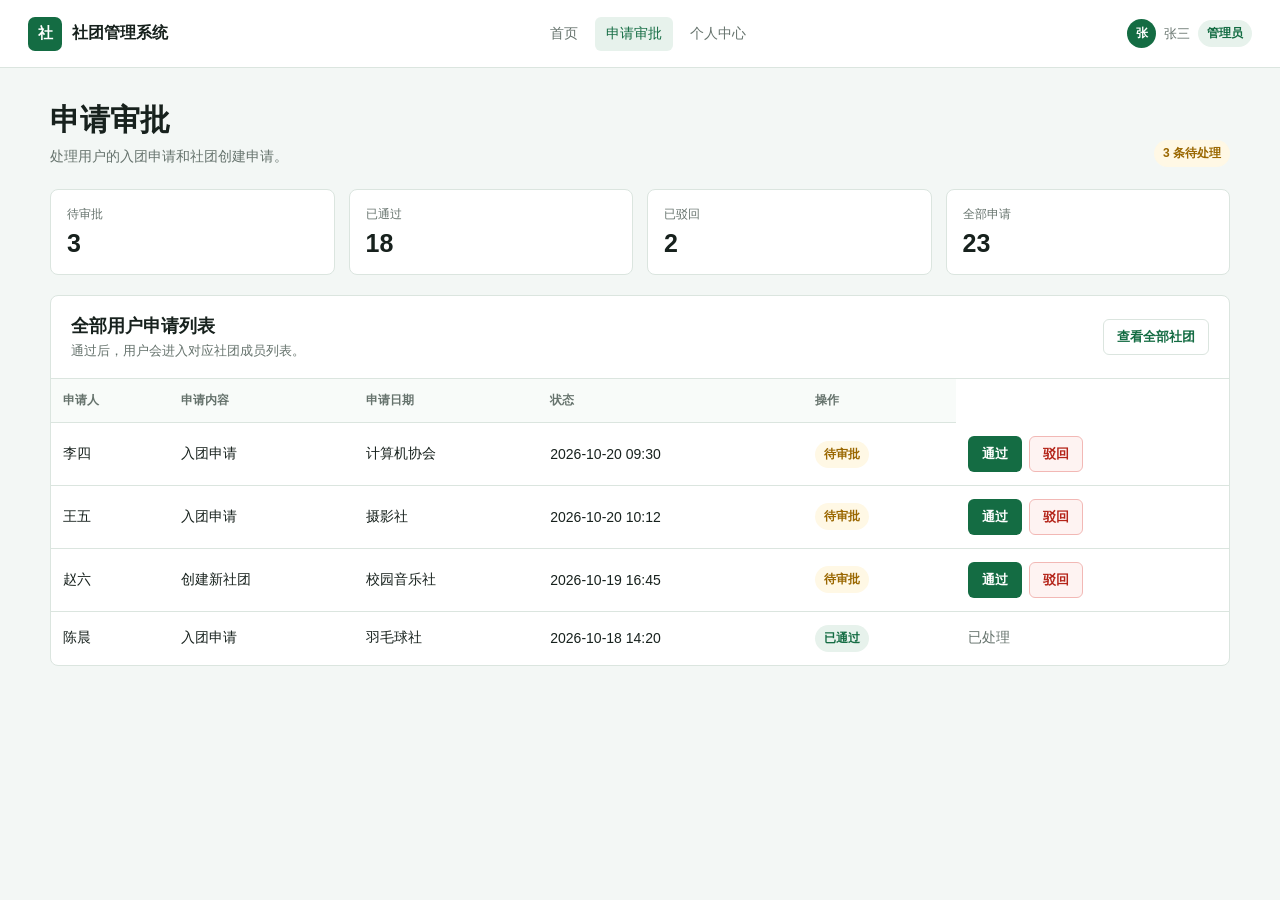
==== src/main/webapp/prototype/applications.html @ cb209794 "feat:增加了前端的架构" ====
<!doctype html>
<html lang="zh-CN">
<head>
  <meta charset="UTF-8">
  <meta name="viewport" content="width=device-width, initial-scale=1.0">
  <title>申请审批 - 社团管理系统</title>
  <link rel="stylesheet" href="css/style.css">
</head>
<body>
  <header class="topbar">
    <a class="brand" href="home.html">
      <span class="brand-mark" aria-hidden="true">社</span>
      <span>社团管理系统</span>
    </a>
    <nav class="nav">
      <a class="nav-link" href="home.html">首页</a>
      <a class="nav-link active" href="applications.html">申请审批</a>
      <a class="nav-link" href="personal-admin.html">个人中心</a>
    </nav>
    <div class="user-menu">
      <span class="avatar">张</span>
      <span>张三</span>
      <span class="role-pill">管理员</span>
    </div>
  </header>

  <main class="page">
    <div class="page-heading">
      <div>
        <h1>申请审批</h1>
        <p>处理用户的入团申请和社团创建申请。</p>
      </div>
      <span class="tag amber">3 条待处理</span>
    </div>

    <section class="stats" aria-label="申请统计">
      <div class="stat"><span>待审批</span><strong>3</strong></div>
      <div class="stat"><span>已通过</span><strong>18</strong></div>
      <div class="stat"><span>已驳回</span><strong>2</strong></div>
      <div class="stat"><span>全部申请</span><strong>23</strong></div>
    </section>

    <section class="panel">
      <div class="panel-head">
        <div>
          <h2>全部用户申请列表</h2>
          <p>通过后，用户会进入对应社团成员列表。</p>
        </div>
        <a class="button button-secondary" href="home.html">查看全部社团</a>
      </div>
      <div class="table-wrap">
        <table class="data-table">
          <thead>
            <tr>
              <th>申请人</th>

              <th>申请内容</th>
              <th>申请日期</th>
              <th>状态</th>
              <th>操作</th>
            </tr>
          </thead>
          <tbody>
            <tr>
              <td>李四</td>
              <td>入团申请</td>
              <td>计算机协会</td>
              <td>2026-10-20 09:30</td>
              <td><span class="status pending">待审批</span></td>
              <td>
                <div class="actions">
                  <button class="button button-primary" type="button">通过</button>
                  <button class="button button-danger" type="button">驳回</button>
                </div>
              </td>
            </tr>
            <tr>
              <td>王五</td>
              <td>入团申请</td>
              <td>摄影社</td>
              <td>2026-10-20 10:12</td>
              <td><span class="status pending">待审批</span></td>
              <td>
                <div class="actions">
                  <button class="button button-primary" type="button">通过</button>
                  <button class="button button-danger" type="button">驳回</button>
                </div>
              </td>
            </tr>
            <tr>
              <td>赵六</td>
              <td>创建新社团</td>
              <td>校园音乐社</td>
              <td>2026-10-19 16:45</td>
              <td><span class="status pending">待审批</span></td>
              <td>
                <div class="actions">
                  <button class="button button-primary" type="button">通过</button>
                  <button class="button button-danger" type="button">驳回</button>
                </div>
              </td>
            </tr>
            <tr>
              <td>陈晨</td>
              <td>入团申请</td>
              <td>羽毛球社</td>
              <td>2026-10-18 14:20</td>
              <td><span class="status approved">已通过</span></td>
              <td><span class="muted">已处理</span></td>
            </tr>
          </tbody>
        </table>
      </div>
    </section>
  </main>
</body>
</html>
---- src/main/webapp/prototype/css/style.css ----
:root {
  --bg: #f3f7f5;
  --surface: #ffffff;
  --surface-soft: #f8fbf9;
  --ink: #17211d;
  --muted: #66736d;
  --line: #dbe5df;
  --green: #146c43;
  --green-dark: #0f5132;
  --green-soft: #e7f2ec;
  --amber: #9a6700;
  --amber-soft: #fff8e5;
  --blue: #2563eb;
  --blue-soft: #eff6ff;
  --danger: #b42318;
  --danger-soft: #fef3f2;
  --shadow: 0 16px 40px rgba(24, 52, 40, 0.08);
  --radius: 8px;
}

* {
  box-sizing: border-box;
}

html,
body {
  min-height: 100%;
}

body {
  margin: 0;
  color: var(--ink);
  background: var(--bg);
  font-family: "Segoe UI", "Microsoft YaHei", "PingFang SC", sans-serif;
  letter-spacing: 0;
}

a {
  color: inherit;
}

button,
input {
  font: inherit;
}

.topbar {
  position: sticky;
  top: 0;
  z-index: 20;
  display: flex;
  align-items: center;
  justify-content: space-between;
  gap: 20px;
  min-height: 68px;
  padding: 0 28px;
  border-bottom: 1px solid var(--line);
  background: rgba(255, 255, 255, 0.96);
  backdrop-filter: blur(14px);
}

.brand {
  display: inline-flex;
  align-items: center;
  gap: 10px;
  color: var(--ink);
  font-weight: 700;
  text-decoration: none;
  white-space: nowrap;
}

.brand-mark {
  width: 34px;
  height: 34px;
  display: grid;
  place-items: center;
  border-radius: 7px;
  color: #fff;
  background: var(--green);
  font-size: 15px;
}

.nav {
  display: flex;
  align-items: center;
  gap: 6px;
  flex-wrap: wrap;
}

.nav-link {
  padding: 8px 11px;
  border-radius: 6px;
  color: var(--muted);
  text-decoration: none;
  font-size: 14px;
}

.nav-link:hover,
.nav-link.active {
  color: var(--green);
  background: var(--green-soft);
}

.user-menu {
  display: flex;
  align-items: center;
  gap: 8px;
  color: var(--muted);
  font-size: 13px;
  white-space: nowrap;
}

.avatar {
  width: 29px;
  height: 29px;
  display: grid;
  place-items: center;
  border-radius: 50%;
  color: #fff;
  background: var(--green);
  font-size: 12px;
  font-weight: 700;
}

.role-pill,
.tag,
.status {
  display: inline-flex;
  align-items: center;
  gap: 5px;
  padding: 5px 9px;
  border-radius: 999px;
  font-size: 12px;
  font-weight: 650;
  white-space: nowrap;
}

.role-pill {
  color: var(--green);
  background: var(--green-soft);
}

.tag {
  color: var(--green);
  background: var(--green-soft);
}

.tag.blue {
  color: var(--blue);
  background: var(--blue-soft);
}

.tag.amber {
  color: var(--amber);
  background: var(--amber-soft);
}

.status.pending {
  color: var(--amber);
  background: var(--amber-soft);
}

.status.approved {
  color: var(--green);
  background: var(--green-soft);
}

.status.rejected {
  color: var(--danger);
  background: var(--danger-soft);
}

.page {
  width: min(1180px, calc(100% - 40px));
  margin: 0 auto;
  padding: 34px 0 56px;
}

.page-heading {
  display: flex;
  align-items: flex-end;
  justify-content: space-between;
  gap: 20px;
  margin-bottom: 22px;
}

.page-heading h1 {
  margin: 0;
  font-size: 30px;
  line-height: 1.2;
}

.page-heading p {
  margin: 7px 0 0;
  color: var(--muted);
  font-size: 14px;
  line-height: 1.6;
}

.button {
  display: inline-flex;
  align-items: center;
  justify-content: center;
  gap: 7px;
  min-height: 36px;
  padding: 0 13px;
  border: 1px solid transparent;
  border-radius: 6px;
  text-decoration: none;
  font-size: 13px;
  font-weight: 650;
  cursor: pointer;
  transition: background 150ms ease, border-color 150ms ease, color 150ms ease;
}

.button svg {
  width: 16px;
  height: 16px;
}

.button-primary {
  color: #fff;
  background: var(--green);
}

.button-primary:hover {
  background: var(--green-dark);
}

.button-secondary {
  color: var(--green);
  border-color: var(--line);
  background: var(--surface);
}

.button-secondary:hover {
  background: var(--green-soft);
}

.button-danger {
  color: var(--danger);
  border-color: #f2b8b5;
  background: var(--danger-soft);
}

.button-danger:hover {
  border-color: var(--danger);
}

.button-ghost {
  color: var(--muted);
  background: transparent;
}

.button-ghost:hover {
  color: var(--green);
  background: var(--green-soft);
}

.panel {
  border: 1px solid var(--line);
  border-radius: var(--radius);
  background: var(--surface);
}

.panel-head {
  display: flex;
  align-items: center;
  justify-content: space-between;
  gap: 14px;
  padding: 18px 20px;
  border-bottom: 1px solid var(--line);
}

.panel-head h2 {
  margin: 0;
  font-size: 18px;
}

.panel-head p {
  margin: 4px 0 0;
  color: var(--muted);
  font-size: 13px;
}

.panel-body {
  padding: 20px;
}

.club-grid {
  display: grid;
  grid-template-columns: repeat(2, minmax(0, 1fr));
  gap: 17px;
}

.entry-grid {
  display: grid;
  grid-template-columns: repeat(3, minmax(0, 1fr));
  gap: 17px;
}

.entry-card {
  padding: 22px;
  border: 1px solid var(--line);
  border-radius: var(--radius);
  background: var(--surface);
}

.entry-card .brand-mark {
  margin-bottom: 16px;
}

.entry-card h2 {
  margin: 0 0 8px;
  font-size: 19px;
}

.entry-card p {
  min-height: 45px;
  margin: 0 0 16px;
  color: var(--muted);
  font-size: 13px;
  line-height: 1.65;
}

.club-card {
  overflow: hidden;
  border: 1px solid var(--line);
  border-radius: var(--radius);
  background: var(--surface);
  transition: transform 150ms ease, box-shadow 150ms ease;
}

.club-card:hover {
  transform: translateY(-2px);
  box-shadow: 0 10px 28px rgba(24, 52, 40, 0.09);
}

.club-cover {
  position: relative;
  aspect-ratio: 16 / 7;
  overflow: hidden;
  background: #dbe5df;
}

.club-cover img {
  display: block;
  width: 100%;
  height: 100%;
  object-fit: cover;
}

.cover-tech {
  background: #0f3d2e;
}

.cover-photo {
  background: #1e3a8a;
}

.cover-sport {
  background: #0f766e;
}

.cover-volunteer {
  background: #9a3412;
}

.cover-basketball {
  background: #7c2d12;
}

.cover-football {
  background: #14532d;
}

.cover-anime {
  background: #5b21b6;
}

.cover-debate {
  background: #374151;
}

.club-card-body {
  padding: 16px;
}

.club-card-body .tag {
  margin-bottom: 10px;
}

.club-card h3 {
  margin: 0 0 7px;
  font-size: 18px;
}

.club-card p {
  min-height: 42px;
  margin: 0 0 14px;
  color: var(--muted);
  font-size: 13px;
  line-height: 1.6;
}

.club-meta {
  display: flex;
  justify-content: space-between;
  gap: 10px;
  margin-bottom: 14px;
  color: var(--muted);
  font-size: 12px;
}

.card-actions {
  display: flex;
  align-items: center;
  gap: 8px;
  flex-wrap: wrap;
}

.filters {
  display: flex;
  gap: 8px;
  flex-wrap: wrap;
  margin-bottom: 18px;
}

.chip {
  display: inline-flex;
  align-items: center;
  height: 32px;
  padding: 0 12px;
  border: 1px solid var(--line);
  border-radius: 999px;
  color: var(--muted);
  background: var(--surface);
  font-size: 13px;
  text-decoration: none;
  cursor: pointer;
}

.chip.active,
.chip:hover {
  color: var(--green);
  border-color: #b9d9c8;
  background: var(--green-soft);
}

.stats {
  display: grid;
  grid-template-columns: repeat(4, minmax(0, 1fr));
  gap: 14px;
  margin-bottom: 20px;
}

.stat {
  padding: 16px;
  border: 1px solid var(--line);
  border-radius: var(--radius);
  background: var(--surface);
}

.stat span {
  display: block;
  color: var(--muted);
  font-size: 12px;
}

.stat strong {
  display: block;
  margin-top: 6px;
  font-size: 25px;
}

.table-wrap {
  overflow-x: auto;
}

.data-table {
  width: 100%;
  border-collapse: collapse;
  font-size: 14px;
}

.data-table th,
.data-table td {
  padding: 13px 12px;
  border-bottom: 1px solid var(--line);
  text-align: left;
  vertical-align: middle;
}

.data-table th {
  color: var(--muted);
  background: var(--surface-soft);
  font-size: 12px;
  font-weight: 650;
}

.data-table tr:last-child td {
  border-bottom: 0;
}

.data-table .actions {
  display: flex;
  gap: 7px;
  flex-wrap: wrap;
}

.empty-text {
  padding: 28px 16px;
  color: var(--muted);
  text-align: center;
  font-size: 14px;
}

.club-hero {
  position: relative;
  overflow: hidden;
  min-height: 245px;
  padding: 30px;
  border-radius: var(--radius);
  color: #fff;
  background-color: var(--green-dark);
  background-image:
    linear-gradient(rgba(255, 255, 255, 0.07) 1px, transparent 1px),
    linear-gradient(90deg, rgba(255, 255, 255, 0.07) 1px, transparent 1px);
  background-size: 36px 36px;
}

.club-hero .tag {
  color: #d1fae5;
  background: rgba(255, 255, 255, 0.13);
}

.club-hero h1 {
  margin: 16px 0 10px;
  font-size: 34px;
}

.club-hero p {
  max-width: 720px;
  margin: 0;
  color: #d1e7dc;
  line-height: 1.7;
}

.hero-meta {
  display: flex;
  gap: 18px;
  flex-wrap: wrap;
  margin-top: 18px;
  color: #d1e7dc;
  font-size: 13px;
}

.hero-actions {
  display: flex;
  justify-content: space-between;
  align-items: flex-start;
  gap: 16px;
}

.hero-actions .button-secondary,
.hero-actions .button-danger {
  border-color: rgba(255, 255, 255, 0.28);
  background: rgba(255, 255, 255, 0.11);
  color: #fff;
}

.split {
  display: grid;
  grid-template-columns: minmax(0, 1.15fr) minmax(300px, 0.85fr);
  gap: 18px;
  margin-top: 18px;
  align-items: start;
}

.stack {
  display: grid;
  gap: 18px;
}

.activity-list,
.notice-list,
.managed-list {
  display: grid;
  gap: 10px;
}

.activity-item,
.notice-item,
.managed-item {
  padding: 14px 15px;
  border: 1px solid var(--line);
  border-radius: 7px;
  background: var(--surface-soft);
}

.activity-item h3,
.notice-item h3,
.managed-item h3 {
  margin: 0 0 6px;
  font-size: 15px;
}

.activity-item p,
.notice-item p,
.managed-item p {
  margin: 0;
  color: var(--muted);
  font-size: 13px;
  line-height: 1.6;
}

.notice-meta,
.activity-meta {
  display: flex;
  justify-content: space-between;
  gap: 12px;
  margin-top: 9px;
  color: var(--muted);
  font-size: 12px;
}

.profile-summary {
  display: flex;
  align-items: center;
  justify-content: space-between;
  gap: 18px;
  padding: 22px;
  border: 1px solid var(--line);
  border-radius: var(--radius);
  background: var(--surface);
}

.profile-main {
  display: flex;
  align-items: center;
  gap: 14px;
}

.profile-main .avatar {
  width: 52px;
  height: 52px;
  font-size: 20px;
}

.profile-main h2 {
  margin: 0;
  font-size: 21px;
}

.profile-main p {
  margin: 5px 0 0;
  color: var(--muted);
  font-size: 13px;
}

.profile-actions {
  display: flex;
  gap: 8px;
  flex-wrap: wrap;
}

.form-field {
  display: flex;
  flex-direction: column;
  gap: 7px;
}

.form-field label {
  font-size: 13px;
  font-weight: 650;
}

.form-field input {
  height: 42px;
  padding: 0 11px;
  border: 1px solid var(--line);
  border-radius: 6px;
  outline: none;
  background: #fbfdfc;
  color: var(--ink);
}

.form-field input:focus {
  border-color: var(--green);
  box-shadow: 0 0 0 3px rgba(20, 108, 67, 0.12);
}

.auth-page {
  min-height: 100vh;
  display: grid;
  place-items: center;
  padding: 24px;
  background-color: var(--bg);
  background-image:
    linear-gradient(var(--line) 1px, transparent 1px),
    linear-gradient(90deg, var(--line) 1px, transparent 1px);
  background-size: 36px 36px;
}

.auth-split-page {
  min-height: 100vh;
  background: var(--bg);
}

.auth-split {
  min-height: 100vh;
  display: grid;
  grid-template-columns: minmax(0, 1.12fr) minmax(430px, 0.88fr);
}

.auth-visual {
  position: relative;
  min-height: 100vh;
  overflow: hidden;
  background: #dff5ff;
}

.auth-visual img {
  display: block;
  width: 100%;
  height: 100%;
  object-fit: cover;
}

.auth-visual-content {
  position: absolute;
  left: 36px;
  right: 36px;
  bottom: 36px;
  max-width: 520px;
  padding: 24px;
  border-radius: var(--radius);
  color: #ffffff;
  background: rgba(15, 81, 50, 0.9);
}

.auth-visual-content .tag {
  color: #d1fae5;
  background: rgba(255, 255, 255, 0.14);
}

.auth-visual-content h2 {
  margin: 14px 0 8px;
  font-size: 30px;
  line-height: 1.2;
}

.auth-visual-content p {
  margin: 0;
  color: #d1e7dc;
  line-height: 1.7;
}

.auth-panel {
  min-height: 100vh;
  display: flex;
  align-items: center;
  justify-content: center;
  padding: 48px;
  background: var(--surface-soft);
}

.auth-panel .auth-shell {
  width: min(100%, 420px);
}

.auth-shell {
  width: min(100%, 430px);
}

.auth-brand {
  display: flex;
  align-items: center;
  gap: 11px;
  margin: 0 0 16px 4px;
}

.auth-brand strong {
  display: block;
  font-size: 15px;
}

.auth-brand span {
  display: block;
  margin-top: 2px;
  color: var(--muted);
  font-size: 12px;
}

.auth-card {
  padding: 32px;
  border: 1px solid var(--line);
  border-radius: var(--radius);
  background: var(--surface);
  box-shadow: var(--shadow);
}

.auth-card h1 {
  margin: 0;
  font-size: 28px;
}

.auth-card > p {
  margin: 8px 0 22px;
  color: var(--muted);
  line-height: 1.6;
  font-size: 14px;
}

.auth-form {
  display: grid;
  gap: 16px;
}

.auth-actions {
  display: grid;
  grid-template-columns: 1fr 1fr;
  gap: 10px;
  margin-top: 4px;
}

.auth-actions .button {
  height: 43px;
}

.auth-footer {
  margin: 18px 0 0;
  color: var(--muted);
  text-align: center;
  font-size: 12px;
}

.auth-demo {
  display: flex;
  align-items: center;
  gap: 10px;
  flex-wrap: wrap;
  margin-top: 18px;
  padding-top: 15px;
  border-top: 1px solid var(--line);
  color: var(--muted);
  font-size: 12px;
}

.auth-demo a {
  color: var(--green);
  text-decoration: none;
  font-weight: 650;
}

.auth-demo a:hover {
  text-decoration: underline;
}

[hidden] {
  display: none !important;
}

.muted {
  color: var(--muted);
}

.section-title {
  margin: 0 0 14px;
  font-size: 19px;
}

@media (max-width: 900px) {
  .stats {
    grid-template-columns: repeat(2, minmax(0, 1fr));
  }

  .split {
    grid-template-columns: 1fr;
  }

  .entry-grid {
    grid-template-columns: 1fr;
  }

  .auth-split {
    grid-template-columns: 1fr;
  }

  .auth-visual {
    min-height: 320px;
    height: 42vh;
  }

  .auth-panel {
    min-height: auto;
    padding: 34px 24px 48px;
  }
}

@media (max-width: 640px) {
  .topbar {
    align-items: flex-start;
    flex-direction: column;
    padding: 14px 18px;
  }

  .page {
    width: min(100% - 28px, 1180px);
    padding-top: 24px;
  }

  .page-heading,
  .hero-actions,
  .profile-summary {
    align-items: flex-start;
    flex-direction: column;
  }

  .stats {
    grid-template-columns: 1fr;
  }

  .club-grid {
    grid-template-columns: 1fr;
  }

  .auth-page {
    padding: 18px;
  }

  .auth-card {
    padding: 25px 21px;
  }

  .auth-visual {
    min-height: 245px;
    height: 34vh;
  }

  .auth-visual-content {
    left: 18px;
    right: 18px;
    bottom: 18px;
    padding: 18px;
  }

  .auth-visual-content h2 {
    font-size: 23px;
  }

  .club-hero {
    padding: 24px 20px;
  }

  .club-hero h1 {
    font-size: 27px;
  }
}
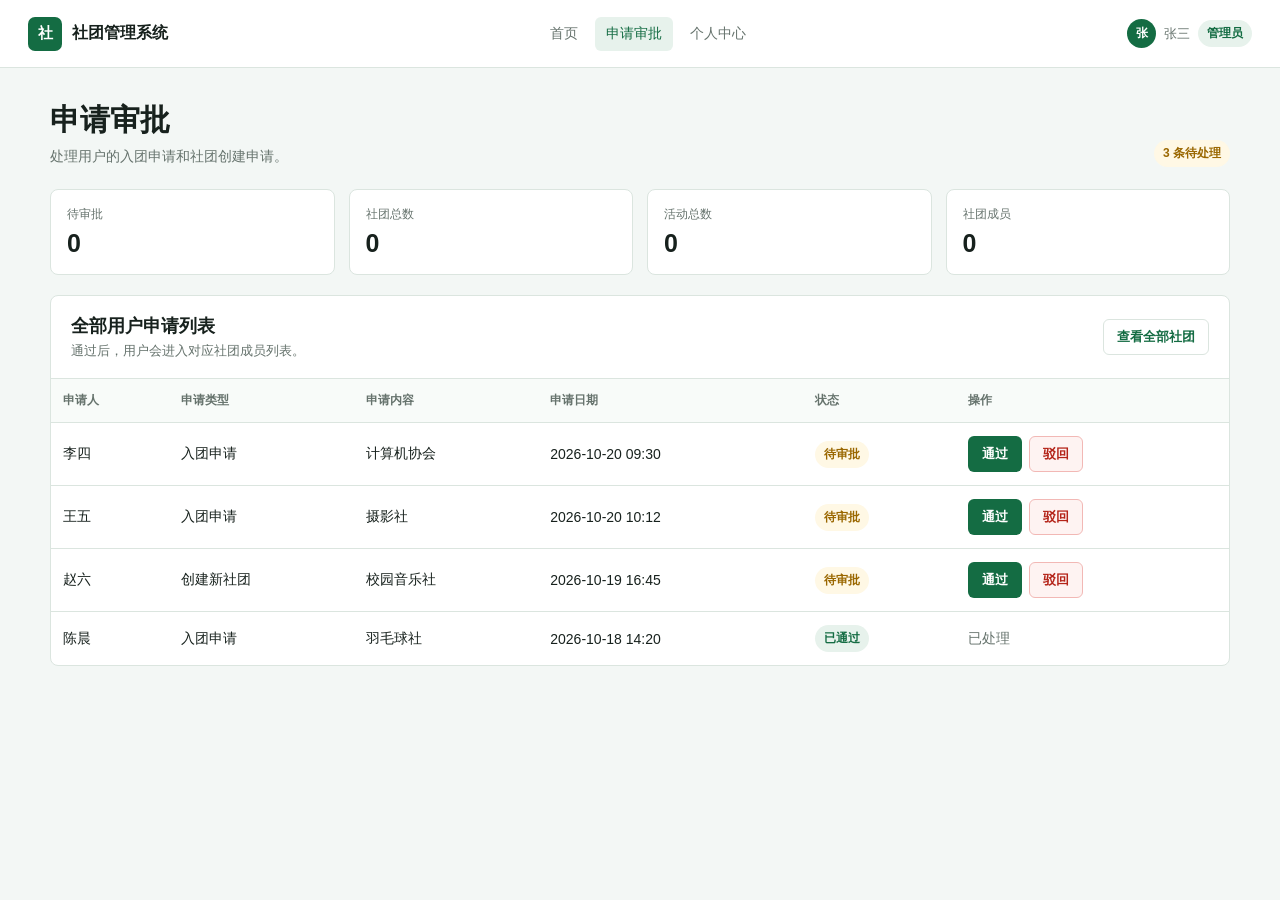
==== commit 9446195f: "完成架构搭建，数据表重建，架构基本完成" ====
--- a/src/main/webapp/prototype/applications.html
+++ b/src/main/webapp/prototype/applications.html
@@ -33,11 +33,13 @@
       <span class="tag amber">3 条待处理</span>
     </div>
 
+    <p id="applicationsMessage" class="message" role="alert"></p>
+
     <section class="stats" aria-label="申请统计">
-      <div class="stat"><span>待审批</span><strong>3</strong></div>
-      <div class="stat"><span>已通过</span><strong>18</strong></div>
-      <div class="stat"><span>已驳回</span><strong>2</strong></div>
-      <div class="stat"><span>全部申请</span><strong>23</strong></div>
+      <div class="stat"><span>待审批</span><strong id="statPending">0</strong></div>
+      <div class="stat"><span>社团总数</span><strong id="statClubs">0</strong></div>
+      <div class="stat"><span>活动总数</span><strong id="statActivities">0</strong></div>
+      <div class="stat"><span>社团成员</span><strong id="statMembers">0</strong></div>
     </section>
 
     <section class="panel">
@@ -53,14 +55,14 @@
           <thead>
             <tr>
               <th>申请人</th>
-
+              <th>申请类型</th>
               <th>申请内容</th>
               <th>申请日期</th>
               <th>状态</th>
               <th>操作</th>
             </tr>
           </thead>
-          <tbody>
+          <tbody id="applicationTableBody">
             <tr>
               <td>李四</td>
               <td>入团申请</td>
@@ -113,5 +115,8 @@
       </div>
     </section>
   </main>
+  <script src="js/api.js"></script>
+  <script src="js/ui.js"></script>
+  <script src="js/applications.js"></script>
 </body>
 </html>
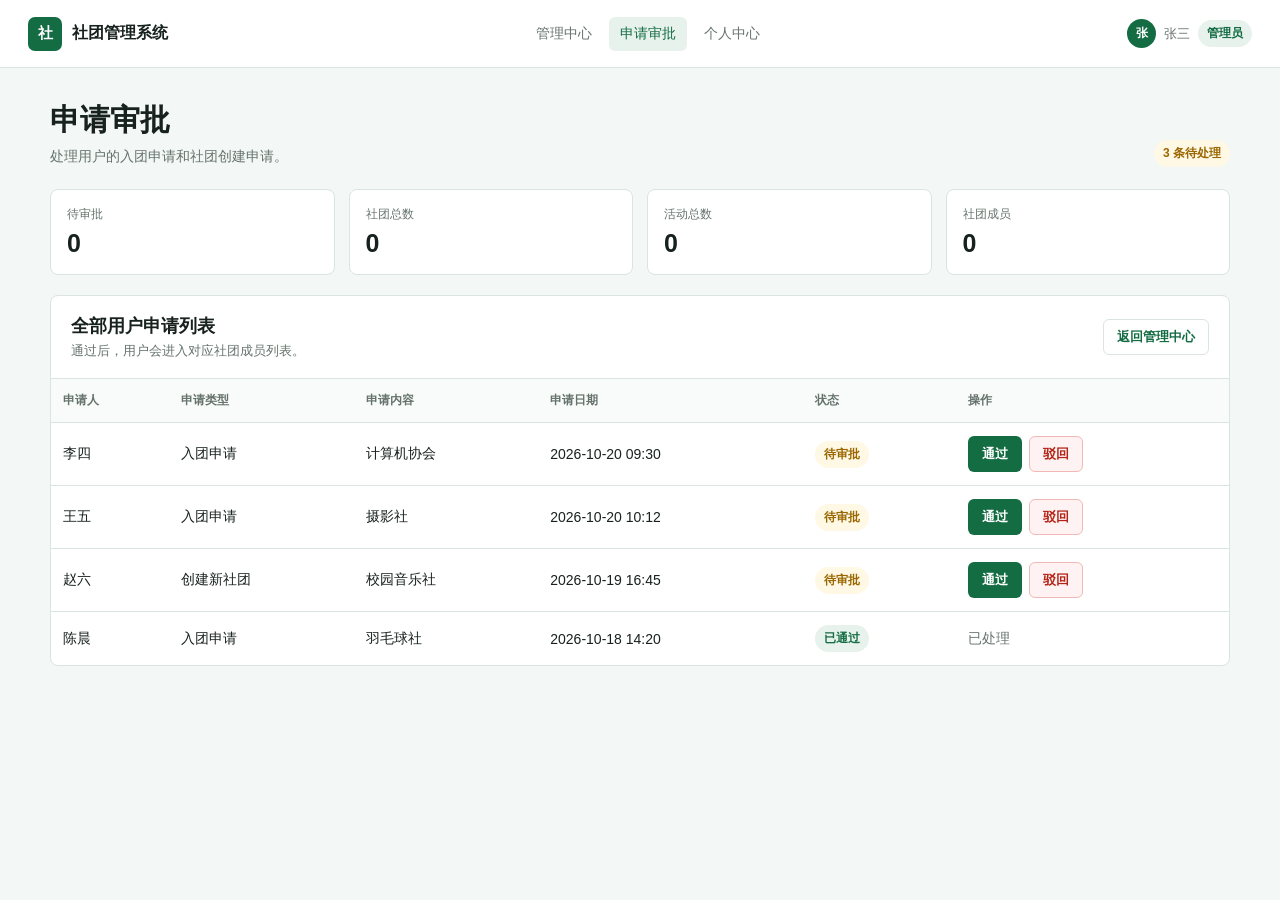
==== commit 69508dde: "feat:完成了登录界面功能和管理员活动的合并，修改了前端的问题" ====
--- a/src/main/webapp/prototype/applications.html
+++ b/src/main/webapp/prototype/applications.html
@@ -8,12 +8,12 @@
 </head>
 <body>
   <header class="topbar">
-    <a class="brand" href="home.html">
+    <a class="brand" href="admin.html">
       <span class="brand-mark" aria-hidden="true">社</span>
       <span>社团管理系统</span>
     </a>
     <nav class="nav">
-      <a class="nav-link" href="home.html">首页</a>
+      <a class="nav-link" href="admin.html">管理中心</a>
       <a class="nav-link active" href="applications.html">申请审批</a>
       <a class="nav-link" href="personal-admin.html">个人中心</a>
     </nav>
@@ -48,7 +48,7 @@
           <h2>全部用户申请列表</h2>
           <p>通过后，用户会进入对应社团成员列表。</p>
         </div>
-        <a class="button button-secondary" href="home.html">查看全部社团</a>
+        <a class="button button-secondary" href="admin.html">返回管理中心</a>
       </div>
       <div class="table-wrap">
         <table class="data-table">
